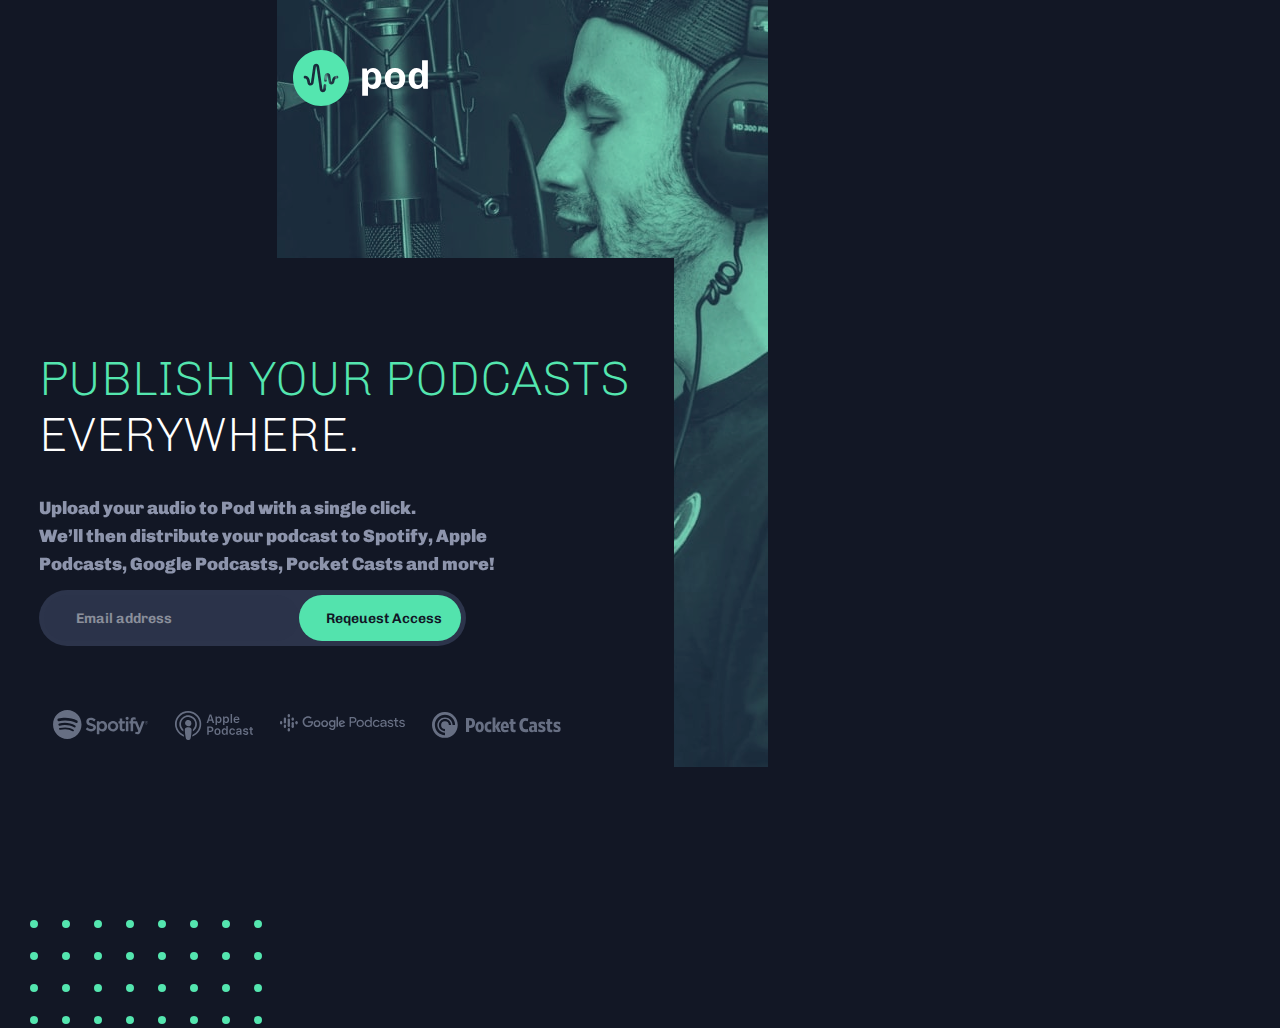
==== htmls/index.html @ 8a48131b "First commit" ====
<!DOCTYPE html>
<html lang="en">

<head>
  <meta charset="UTF-8">
  <meta name="viewport" content="width=device-width, initial-scale=1.0">

  <link rel="icon" type="image/png" sizes="32x32" href="/assets/favicon-32x32.png">
  <link rel="stylesheet" href="/scss/common.css">
  <link rel="stylesheet" href="/scss/index.css">
  <link rel="stylesheet" href="/scss/podMobile.css">
  <link rel="preconnect" href="https://fonts.googleapis.com">
  <link rel="preconnect" href="https://fonts.gstatic.com" crossorigin>
  <link href="https://fonts.googleapis.com/css2?family=Anton&family=Caveat:wght@500&family=Chivo:wght@100&display=swap"
    rel="stylesheet">
  <!-- <style>
    @import url('https://fonts.googleapis.com/css2?family=Anton&family=Caveat:wght@500&family=Chivo:wght@100&display=swap');
  </style> -->
  <title>Frontend Mentor | Pod</title>
  <script src="/js/mooveElements.js"></script>
</head>

<body>
  <div class="mobile__background">
    <img class="mobile__background-image" src="/assets/mobile/image-host.jpg" alt="Background image">
  </div>
  <div class="logo__container">
    <img class="logo__pod" src="/assets/desktop/logo.svg" alt="Logo">
  </div>
  <div class="content__container">
    <div class="text__container">
      <h1 class="header__text">
        PUBLISH YOUR PODCASTS
      </h1>
      <h1 class="header__everywhere">
        EVERYWHERE.
      </h1>
      <p class="text__pod">Upload your audio to Pod with a single click.<br> We’ll then distribute your
        podcast to
        Spotify,
        Apple Podcasts, Google Podcasts, Pocket Casts and more!
      </p>
    </div>
    <div class="logo__media-container" id="media-container">
      <img class="logo__spotify" src="/assets/desktop/spotify.svg" alt="Spotify logo">
      <img class="logo__apple" src="/assets/desktop/apple-podcast.svg" alt="Apple Podcasts logo">
      <img class="logo__google" src="/assets/desktop/google-podcasts.svg" alt="Google Podcasts logo">
      <img class="logo__pocket" src="/assets/desktop/pocket-casts.svg" alt="Pocket Cast logo">
    </div>
    <form class="acess__request" id="icons-pod">
      <input type="text" class="email__input" placeholder="Email address" name="emailInput"><br>
      <input type="submit" class="button__access" value="Reqeuest Access">
    </form>
  </div>
  <div class="dotted__image-container">
    <img id="dots" src="/assets/desktop/bg-pattern-dots.svg" alt="Dots image">
  </div>
  </div>
</body>

</html>
---- scss/common.css ----
@import url("https://fonts.googleapis.com/css2?family=Anton&family=Caveat:wght@500&family=Chivo:wght@100&display=swap");
@import url("https://fonts.googleapis.com/css2?family=Anton&family=Caveat:wght@500&family=Chivo:wght@300&display=swap");
:root {
  --background-main-color: #121725;
  --green-main-color: #54e6af;
  --text-color-white: #ffffff;
  --text-color-grey: #c2cbe5;
  --field-email-grey: #2c344b;
  --field-email-light-grey: #5a668a;
  font-family: "Anton", sans-serif;
  font-family: "Caveat", cursive;
  font-family: "Chivo", sans-serif;
}

* {
  box-sizing: border-box;
  margin: 0 auto;
  padding: 0;
}

img {
  max-width: 100%;
}

body {
  background-color: var(--background-main-color);
}

@media (min-width: 375px) {
  .max-width-container {
    width: 375px;
    margin: auto;
  }
}/*# sourceMappingURL=common.css.map */
---- scss/index.css ----
@import url(common.scss);/*# sourceMappingURL=index.css.map */
---- scss/podMobile.css ----
.mobile__background-image {
  position: absolute;
  opacity: 0.1;
  background-image: url("/starter-code/assets/mobile/image-host.jpg");
}
@media (min-width: 768px) {
  .mobile__background-image {
    left: 277px;
    top: 0px;
    opacity: 0.85;
    mix-blend-mode: screen;
  }
}

.logo__container {
  position: relative;
  padding-top: 62px;
  display: flex;
  justify-content: center;
  margin: 0px;
}
@media (min-width: 768px) {
  .logo__container {
    margin: 50px 595px 0 36px;
    padding-top: 0;
  }
}

.header__text {
  color: var(--green-main-color);
  height: auto;
  line-height: 36px;
  font-size: 26px;
  text-align: center;
  font-weight: 100;
}

.header__everywhere {
  color: rgb(255, 255, 255);
  height: auto;
  line-height: 36px;
  font-size: 26px;
  text-align: center;
  font-weight: 100;
}

.text__pod {
  color: #c2cbe5;
  font-size: 15px;
  line-height: 25px;
  text-align: center;
  font-weight: 100;
  opacity: 0.7;
  height: auto;
  margin: 16px 24px 0 24px;
}

.content__container {
  margin-top: 57px;
}
@media (min-width: 768px) {
  .content__container {
    position: relative;
    width: 635px;
    background-color: #121725;
    height: 510px;
    z-index: 1;
    margin: 152px 94px 0px 39px;
  }
}

.logo__media-container {
  display: flex;
  justify-content: space-between;
  margin: 33px 30px 0 30px;
  opacity: 0.6;
}
@media (min-width: 768px) {
  .logo__media-container {
    width: 536px;
    height: 29px;
    margin: 132px 99px 0 0;
  }
}
.logo__media-container .logo__spotify {
  width: 56px;
  height: 17px;
}
@media (min-width: 768px) {
  .logo__media-container .logo__spotify {
    width: 95.9px;
    height: 28.91px;
  }
}
.logo__media-container .logo__apple {
  width: 45px;
  height: 17px;
  margin-top: 1px;
}
@media (min-width: 768px) {
  .logo__media-container .logo__apple {
    width: 78px;
    height: 29px;
  }
}
.logo__media-container .logo__google {
  width: 73px;
  height: 11px;
  margin-top: 4px;
}
@media (min-width: 768px) {
  .logo__media-container .logo__google {
    width: 125px;
    height: 18px;
  }
}
.logo__media-container .logo__pocket {
  width: 77px;
  height: 15px;
  margin-top: 2px;
}
@media (min-width: 768px) {
  .logo__media-container .logo__pocket {
    width: 129px;
    height: 26px;
  }
}

.acess__request {
  margin-top: 48px;
}
@media (min-width: 768px) {
  .acess__request {
    display: flex;
    background-color: #2c344b;
    width: 427px;
    border-radius: 28px;
    padding: 5px;
    position: absolute;
    margin-top: 12px;
  }
}
.acess__request .email__input {
  display: flex;
  border-style: solid;
  width: 327px;
  height: 46px;
  border-width: 0;
  border-radius: 25px;
  color: #fff;
  background-color: #2c344b;
  padding: 9px 30px 9px 32px;
  font-family: "Chivo", sans-serif;
  font-weight: 600;
  font-size: 14px;
  opacity: 0.9;
  outline: none;
}
@media (min-width: 768px) {
  .acess__request .email__input {
    width: 100%;
  }
}
.acess__request .button__access {
  display: flex;
  border-style: solid;
  width: 327px;
  height: 46px;
  border-width: 0;
  border-radius: 25px;
  color: #121725;
  background-color: var(--green-main-color);
  padding: 9px 109px 9px 108px;
  font-family: "Chivo", sans-serif;
  font-weight: 600;
  font-size: 14px;
  opacity: 0.99;
}
@media (min-width: 768px) {
  .acess__request .button__access {
    width: 162px;
    padding: 9px 27px;
  }
}

::-moz-placeholder {
  color: #fff;
  opacity: 0.5;
}

::placeholder {
  color: #fff;
  opacity: 0.5;
}

@media (min-width: 768px) {
  .text__container .header__text {
    font-weight: 100;
    font-size: 48px;
    line-height: 56px;
    text-align: left;
    padding-top: 93px;
  }
  .text__container .header__everywhere {
    font-weight: 100;
    font-size: 48px;
    line-height: 56px;
    text-align: left;
  }
  .text__container .text__pod {
    text-align: left;
    color: var(--text-color-grey);
    margin: 31px 161px 0px 0px;
    font-weight: 900;
    font-size: 18px;
    line-height: 28px;
  }
}

@media (min-width: 768px) {
  .dotted__image-container {
    position: absolute;
    width: 232px;
    height: 104px;
    left: 30px;
    top: 920px;
  }
}/*# sourceMappingURL=podMobile.css.map */
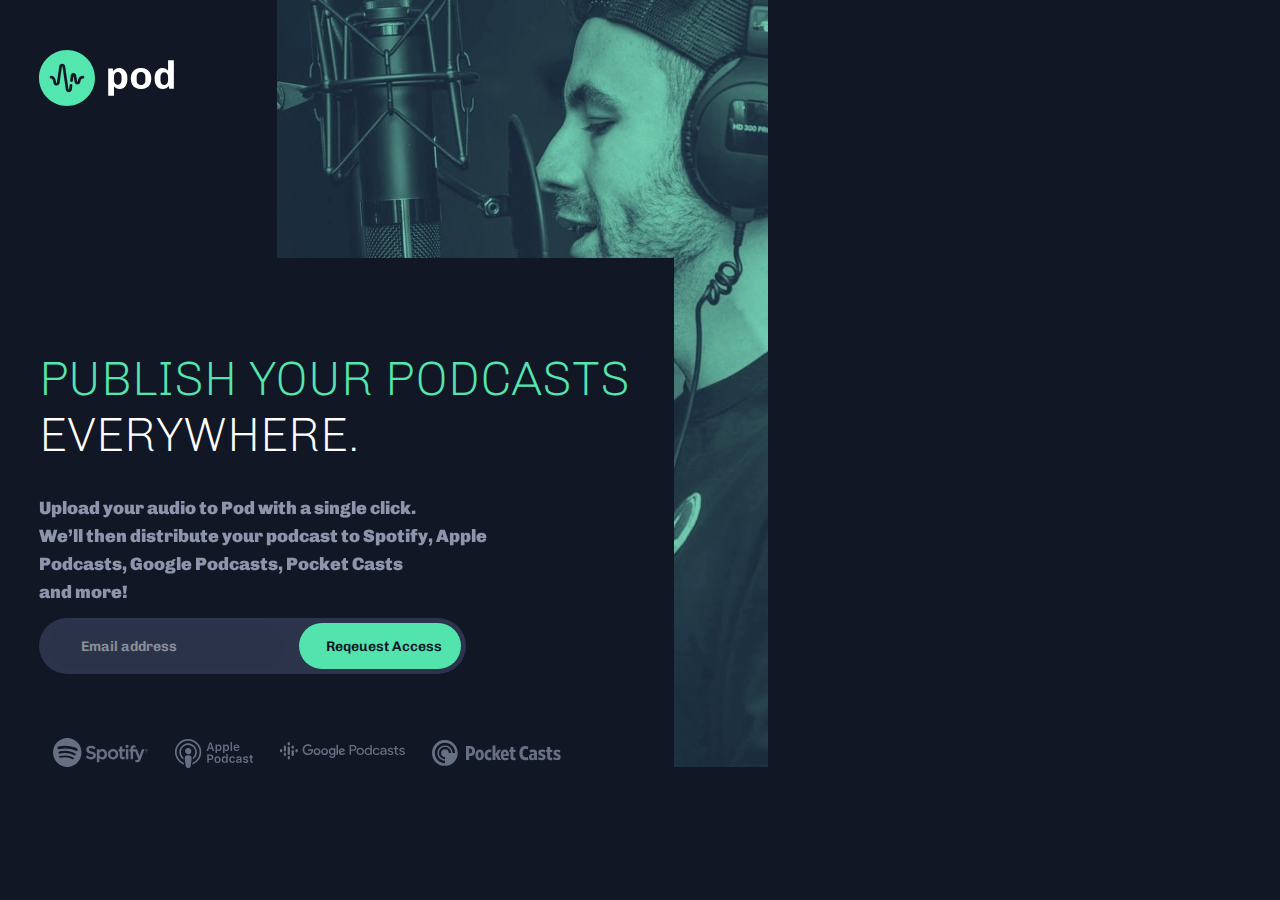
==== commit ffe966e7: "-Added email validation logic -Added email validation CSS" ====
--- a/htmls/index.html
+++ b/htmls/index.html
@@ -18,6 +18,7 @@
   </style> -->
   <title>Frontend Mentor | Pod</title>
   <script src="/js/mooveElements.js"></script>
+  
 </head>
 
 <body>
@@ -47,15 +48,22 @@
       <img class="logo__google" src="/assets/desktop/google-podcasts.svg" alt="Google Podcasts logo">
       <img class="logo__pocket" src="/assets/desktop/pocket-casts.svg" alt="Pocket Cast logo">
     </div>
+    
     <form class="acess__request" id="icons-pod">
-      <input type="text" class="email__input" placeholder="Email address" name="emailInput"><br>
-      <input type="submit" class="button__access" value="Reqeuest Access">
+      <div class="form-group">
+        <input type="text" class="email__input" placeholder="Email address" name="emailInput" id="input__email">
+      <div id="validationMessage"></div>
+      </div>
+      <input type="submit" class="button__access" value="Reqeuest Access" id = "button__submit">
     </form>
+    
   </div>
   <div class="dotted__image-container">
     <img id="dots" src="/assets/desktop/bg-pattern-dots.svg" alt="Dots image">
   </div>
   </div>
+
 </body>
 
+<script src="/js/email.js"></script>  
 </html>--- a/scss/common.css
+++ b/scss/common.css
@@ -7,6 +7,7 @@
   --text-color-grey: #c2cbe5;
   --field-email-grey: #2c344b;
   --field-email-light-grey: #5a668a;
+  --button-hover: #b3ffe2;
   font-family: "Anton", sans-serif;
   font-family: "Caveat", cursive;
   font-family: "Chivo", sans-serif;
--- a/scss/podMobile.css
+++ b/scss/podMobile.css
@@ -11,6 +11,14 @@
     mix-blend-mode: screen;
   }
 }
+@media (min-width: 1440px) {
+  .mobile__background-image {
+    position: fixed;
+    margin: 130px 0px 1130px 130px;
+    opacity: 0.85;
+    mix-blend-mode: normal;
+  }
+}
 
 .logo__container {
   position: relative;
@@ -21,7 +29,14 @@
 }
 @media (min-width: 768px) {
   .logo__container {
-    margin: 50px 595px 0 36px;
+    position: fixed;
+    margin: 50px 595px 918px 39px;
+    padding-top: 0;
+  }
+}
+@media (min-width: 1440px) {
+  .logo__container {
+    margin: 102px 1140px 742px 165px;
     padding-top: 0;
   }
 }
@@ -60,12 +75,20 @@
 }
 @media (min-width: 768px) {
   .content__container {
-    position: relative;
+    position: fixed;
     width: 635px;
     background-color: #121725;
     height: 510px;
     z-index: 1;
-    margin: 152px 94px 0px 39px;
+    margin: 258px 94px 257px 39px;
+  }
+}
+@media (min-width: 1440px) {
+  .content__container {
+    position: fixed;
+    margin: 262px 252px 130px 165px;
+    background-color: #121725;
+    z-index: 1;
   }
 }
 
@@ -162,6 +185,7 @@
   }
 }
 .acess__request .button__access {
+  position: relative;
   display: flex;
   border-style: solid;
   width: 327px;
@@ -175,12 +199,20 @@
   font-weight: 600;
   font-size: 14px;
   opacity: 0.99;
+  transition-duration: 0.4s;
+  top: 5px;
 }
 @media (min-width: 768px) {
   .acess__request .button__access {
     width: 162px;
     padding: 9px 27px;
-  }
+    left: 5px;
+    top: 0px;
+  }
+}
+
+.button__access:hover {
+  background-color: var(--button-hover);
 }
 
 ::-moz-placeholder {
@@ -219,10 +251,29 @@
 
 @media (min-width: 768px) {
   .dotted__image-container {
-    position: absolute;
+    position: fixed;
+    top: 0;
     width: 232px;
     height: 104px;
-    left: 30px;
-    top: 920px;
-  }
+    margin: 920px 506px 0 30px;
+  }
+}
+@media (min-width: 1440px) {
+  .dotted__image-container {
+    position: fixed;
+    width: 232px;
+    height: 104px;
+    margin: 718px 0px 78px 1043px;
+  }
+}
+
+#validationMessage {
+  color: #fb3e3e;
+  position: absolute;
+  bottom: -20px;
+  left: 45px;
+  font-size: 12px;
+  font-style: bold;
+  font-family: "Chivo", sans-serif;
+  font-weight: 600;
 }/*# sourceMappingURL=podMobile.css.map */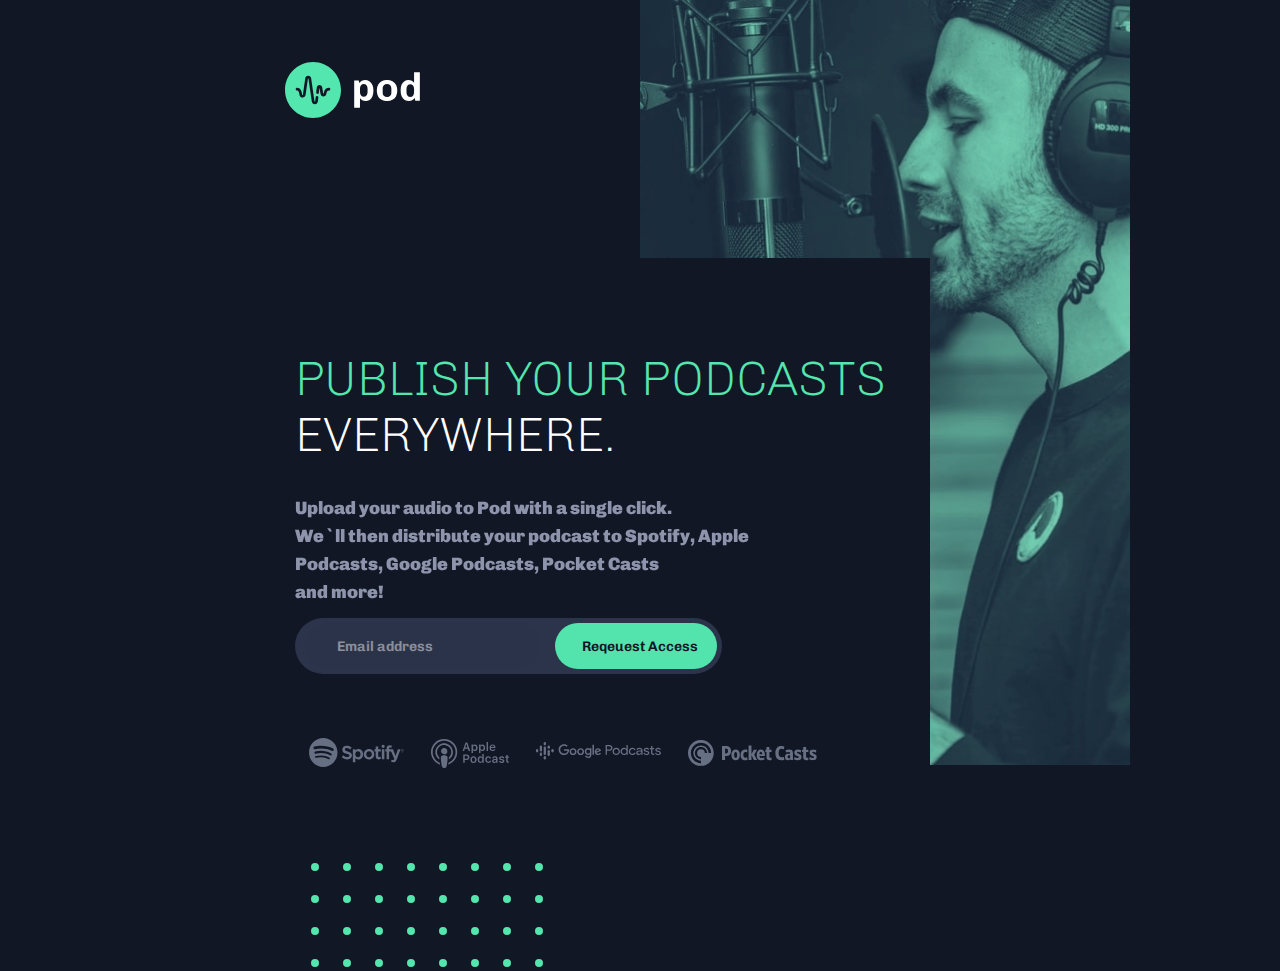
==== commit de4876f2: "-Changed whole CSS layout from UX/UI prospective" ====
--- a/htmls/index.html
+++ b/htmls/index.html
@@ -1,69 +1,103 @@
 <!DOCTYPE html>
 <html lang="en">
+  <head>
+    <meta charset="UTF-8" />
+    <meta name="viewport" content="width=device-width, initial-scale=1.0" />
 
-<head>
-  <meta charset="UTF-8">
-  <meta name="viewport" content="width=device-width, initial-scale=1.0">
+    <link
+      rel="icon"
+      type="image/png"
+      sizes="32x32"
+      href="/assets/favicon-32x32.png"
+    />
+    <link rel="stylesheet" href="/scss/common.css" />
+    <link rel="stylesheet" href="/scss/index.css" />
+    <link rel="stylesheet" href="/scss/podMobile.css" />
+    <link rel="preconnect" href="https://fonts.googleapis.com" />
+    <link rel="preconnect" href="https://fonts.gstatic.com" crossorigin />
+    <link
+      href="https://fonts.googleapis.com/css2?family=Anton&family=Caveat:wght@500&family=Chivo:wght@100&display=swap"
+      rel="stylesheet"
+    />
 
-  <link rel="icon" type="image/png" sizes="32x32" href="/assets/favicon-32x32.png">
-  <link rel="stylesheet" href="/scss/common.css">
-  <link rel="stylesheet" href="/scss/index.css">
-  <link rel="stylesheet" href="/scss/podMobile.css">
-  <link rel="preconnect" href="https://fonts.googleapis.com">
-  <link rel="preconnect" href="https://fonts.gstatic.com" crossorigin>
-  <link href="https://fonts.googleapis.com/css2?family=Anton&family=Caveat:wght@500&family=Chivo:wght@100&display=swap"
-    rel="stylesheet">
-  <!-- <style>
-    @import url('https://fonts.googleapis.com/css2?family=Anton&family=Caveat:wght@500&family=Chivo:wght@100&display=swap');
-  </style> -->
-  <title>Frontend Mentor | Pod</title>
-  <script src="/js/mooveElements.js"></script>
+    <title>Frontend Mentor | Pod</title>
+    <script src="/js/mooveElements.js"></script>
+  </head>
+
+  <body>
+    <div class="main__container">
+      <div class="mobile__background">
+        <img
+          class="mobile__background-image"
+          src="/assets/mobile/image-host.jpg"
+          alt="Background image"
+        />
+      </div>
+      <div class="logo__container">
+        <img class="logo__pod" src="/assets/desktop/logo.svg" alt="Logo" />
+      </div>
+      <div class="content__container">
+        <div class="text__container">
+          <h1 class="header__text">PUBLISH YOUR PODCASTS</h1>
+          <h1 class="header__everywhere">EVERYWHERE.</h1>
+          <p class="text__pod">
+            Upload your audio to Pod with a single click.<br />
+            We`ll then distribute your podcast to Spotify, Apple Podcasts, Google
+            Podcasts, Pocket Casts and more!
+          </p>
+        </div>
+        <div class="logo__media-container" id="media-container">
+          <img
+            class="logo__spotify"
+            src="/assets/desktop/spotify.svg"
+            alt="Spotify logo"
+          />
+          <img
+            class="logo__apple"
+            src="/assets/desktop/apple-podcast.svg"
+            alt="Apple Podcasts logo"
+          />
+          <img
+            class="logo__google"
+            src="/assets/desktop/google-podcasts.svg"
+            alt="Google Podcasts logo"
+          />
+          <img
+            class="logo__pocket"
+            src="/assets/desktop/pocket-casts.svg"
+            alt="Pocket Cast logo"
+          />
+        </div>
   
-</head>
+        <form class="acess__request" id="icons-pod">
+          <div class="form-group">
+            <input
+              type="text"
+              class="email__input"
+              placeholder="Email address"
+              name="emailInput"
+              id="input__email"
+            />
+            <div id="validationMessage"></div>
+          </div>
+          <input
+            type="submit"
+            class="button__access"
+            value="Reqeuest Access"
+            id="button__submit"
+          />
+        </form>
+        <div class="dotted__image-container">
+          <img
+            id="dots"
+            src="/assets/desktop/bg-pattern-dots.svg"
+            alt="Dots image"
+          />
+        </div>
+      </div>
+      
+    </div>
+  </body>
 
-<body>
-  <div class="mobile__background">
-    <img class="mobile__background-image" src="/assets/mobile/image-host.jpg" alt="Background image">
-  </div>
-  <div class="logo__container">
-    <img class="logo__pod" src="/assets/desktop/logo.svg" alt="Logo">
-  </div>
-  <div class="content__container">
-    <div class="text__container">
-      <h1 class="header__text">
-        PUBLISH YOUR PODCASTS
-      </h1>
-      <h1 class="header__everywhere">
-        EVERYWHERE.
-      </h1>
-      <p class="text__pod">Upload your audio to Pod with a single click.<br> We’ll then distribute your
-        podcast to
-        Spotify,
-        Apple Podcasts, Google Podcasts, Pocket Casts and more!
-      </p>
-    </div>
-    <div class="logo__media-container" id="media-container">
-      <img class="logo__spotify" src="/assets/desktop/spotify.svg" alt="Spotify logo">
-      <img class="logo__apple" src="/assets/desktop/apple-podcast.svg" alt="Apple Podcasts logo">
-      <img class="logo__google" src="/assets/desktop/google-podcasts.svg" alt="Google Podcasts logo">
-      <img class="logo__pocket" src="/assets/desktop/pocket-casts.svg" alt="Pocket Cast logo">
-    </div>
-    
-    <form class="acess__request" id="icons-pod">
-      <div class="form-group">
-        <input type="text" class="email__input" placeholder="Email address" name="emailInput" id="input__email">
-      <div id="validationMessage"></div>
-      </div>
-      <input type="submit" class="button__access" value="Reqeuest Access" id = "button__submit">
-    </form>
-    
-  </div>
-  <div class="dotted__image-container">
-    <img id="dots" src="/assets/desktop/bg-pattern-dots.svg" alt="Dots image">
-  </div>
-  </div>
-
-</body>
-
-<script src="/js/email.js"></script>  
-</html>+  <script src="/js/email.js"></script>
+</html>
--- a/scss/podMobile.css
+++ b/scss/podMobile.css
@@ -1,11 +1,29 @@
+@media (min-width: 768px) {
+  .main__container {
+    display: flex;
+    align-items: center;
+    flex-direction: column;
+    justify-content: center;
+    padding: 0 50px;
+  }
+}
+@media (min-width: 1440px) {
+  .main__container {
+    align-items: flex-start;
+  }
+}
+
 .mobile__background-image {
   position: absolute;
+  width: 100%;
   opacity: 0.1;
   background-image: url("/starter-code/assets/mobile/image-host.jpg");
+  -o-object-fit: cover;
+     object-fit: cover;
 }
 @media (min-width: 768px) {
   .mobile__background-image {
-    left: 277px;
+    width: 30.6rem;
     top: 0px;
     opacity: 0.85;
     mix-blend-mode: screen;
@@ -13,8 +31,9 @@
 }
 @media (min-width: 1440px) {
   .mobile__background-image {
-    position: fixed;
-    margin: 130px 0px 1130px 130px;
+    width: 55rem;
+    height: 40rem;
+    margin: 130px 0px 1130px 0px;
     opacity: 0.85;
     mix-blend-mode: normal;
   }
@@ -29,15 +48,15 @@
 }
 @media (min-width: 768px) {
   .logo__container {
-    position: fixed;
-    margin: 50px 595px 918px 39px;
-    padding-top: 0;
+    top: 0;
+    position: absolute;
+    margin-right: 36rem;
   }
 }
 @media (min-width: 1440px) {
   .logo__container {
-    margin: 102px 1140px 742px 165px;
-    padding-top: 0;
+    margin-left: 10rem;
+    margin-top: 4rem;
   }
 }
 
@@ -75,17 +94,15 @@
 }
 @media (min-width: 768px) {
   .content__container {
-    position: fixed;
     width: 635px;
     background-color: #121725;
     height: 510px;
     z-index: 1;
-    margin: 258px 94px 257px 39px;
+    margin: 258px 94px 157px 39px;
   }
 }
 @media (min-width: 1440px) {
   .content__container {
-    position: fixed;
     margin: 262px 252px 130px 165px;
     background-color: #121725;
     z-index: 1;
@@ -201,6 +218,7 @@
   opacity: 0.99;
   transition-duration: 0.4s;
   top: 5px;
+  cursor: pointer;
 }
 @media (min-width: 768px) {
   .acess__request .button__access {
@@ -251,19 +269,18 @@
 
 @media (min-width: 768px) {
   .dotted__image-container {
-    position: fixed;
-    top: 0;
+    margin-left: 1rem;
+    margin-top: 6rem;
     width: 232px;
     height: 104px;
-    margin: 920px 506px 0 30px;
   }
 }
 @media (min-width: 1440px) {
   .dotted__image-container {
-    position: fixed;
     width: 232px;
     height: 104px;
-    margin: 718px 0px 78px 1043px;
+    margin-left: 70rem;
+    margin-top: -3rem;
   }
 }
 
